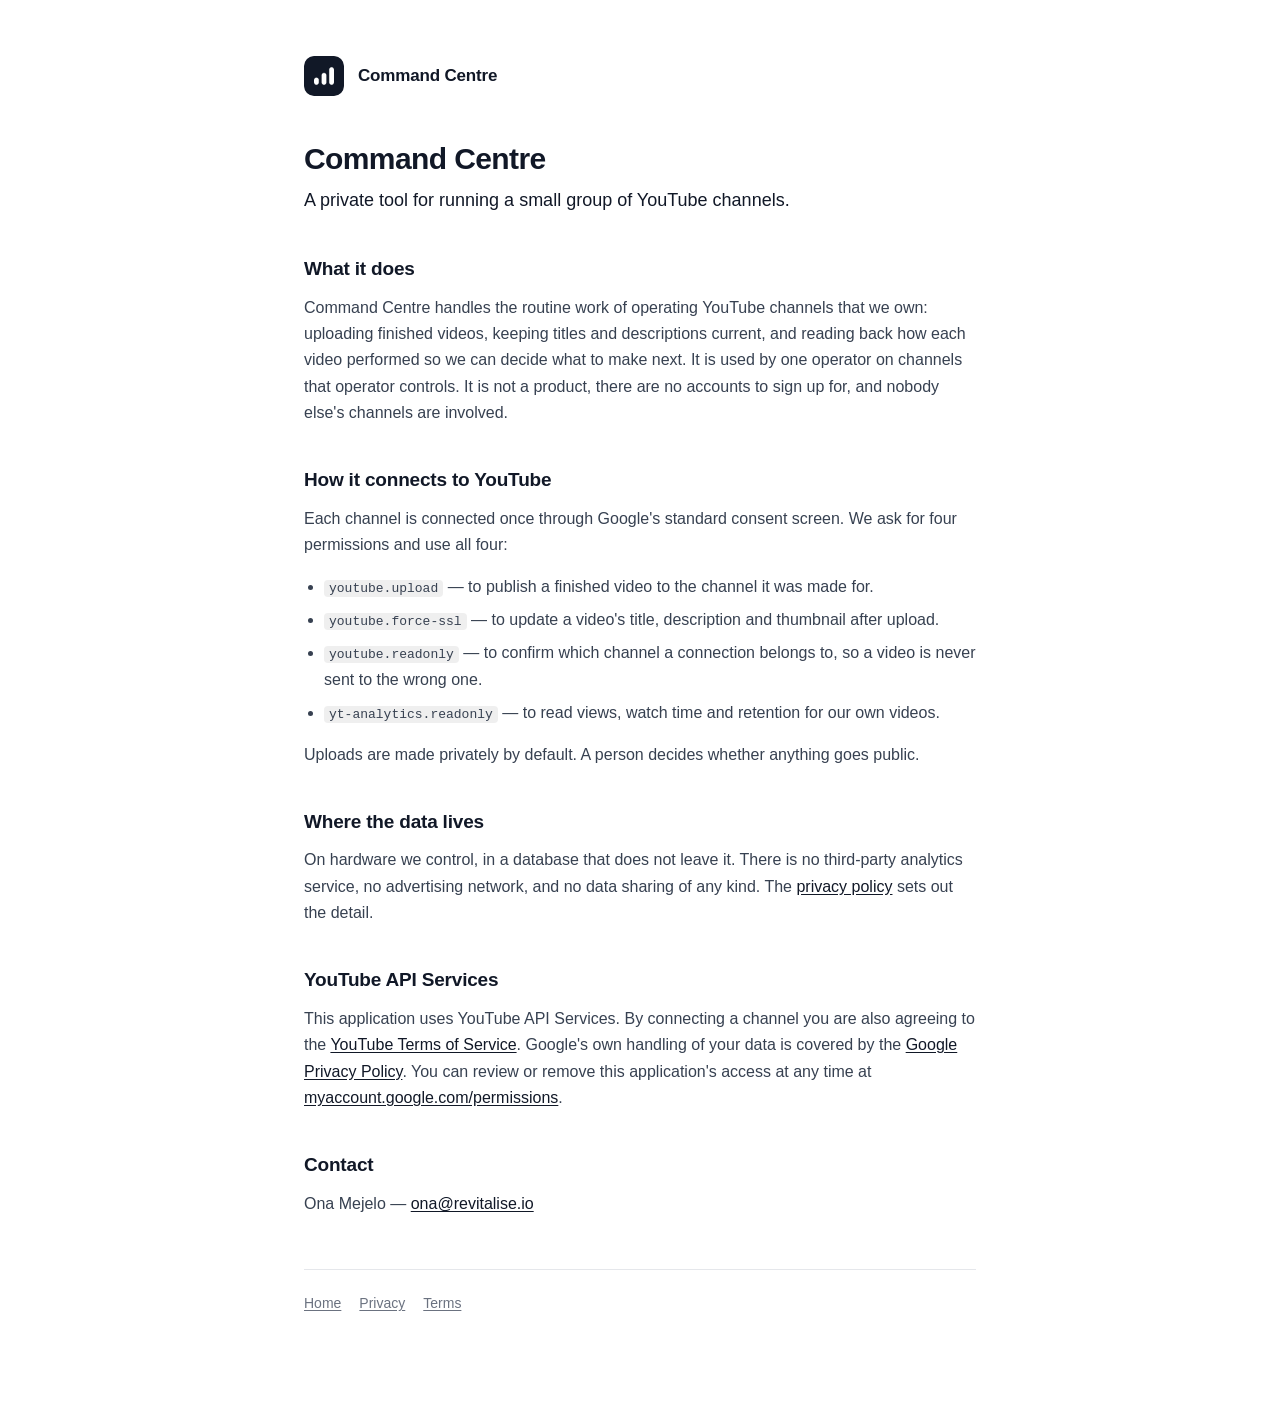
==== index.html @ 31b6918e "Command Centre — app home, privacy policy and terms for the Google OAuth consent screen" ====
<!doctype html><html lang="en"><head>
<meta charset="utf-8"><meta name="viewport" content="width=device-width,initial-scale=1">
<title>Command Centre</title>
<meta name="description" content="A private tool for running a small group of YouTube channels.">
<link rel="icon" href="logo.png"><link rel="stylesheet" href="style.css"></head><body>
<div class="wrap">
<header><img src="logo.png" alt=""><span class="name">Command Centre</span></header>

<h1>Command Centre</h1>
<p class="lede">A private tool for running a small group of YouTube channels.</p>

<h2>What it does</h2>
<p>Command Centre handles the routine work of operating YouTube channels that we own: uploading finished
videos, keeping titles and descriptions current, and reading back how each video performed so we can decide
what to make next. It is used by one operator on channels that operator controls. It is not a product, there
are no accounts to sign up for, and nobody else's channels are involved.</p>

<h2>How it connects to YouTube</h2>
<p>Each channel is connected once through Google's standard consent screen. We ask for four permissions and
use all four:</p>
<ul>
  <li><code>youtube.upload</code> — to publish a finished video to the channel it was made for.</li>
  <li><code>youtube.force-ssl</code> — to update a video's title, description and thumbnail after upload.</li>
  <li><code>youtube.readonly</code> — to confirm which channel a connection belongs to, so a video is never
      sent to the wrong one.</li>
  <li><code>yt-analytics.readonly</code> — to read views, watch time and retention for our own videos.</li>
</ul>
<p>Uploads are made privately by default. A person decides whether anything goes public.</p>

<h2>Where the data lives</h2>
<p>On hardware we control, in a database that does not leave it. There is no third-party analytics service, no
advertising network, and no data sharing of any kind. The <a href="privacy.html">privacy policy</a> sets out the
detail.</p>

<h2>YouTube API Services</h2>
<p>This application uses YouTube API Services. By connecting a channel you are also agreeing to the
<a href="https://www.youtube.com/t/terms">YouTube Terms of Service</a>. Google's own handling of your data is
covered by the <a href="https://policies.google.com/privacy">Google Privacy Policy</a>. You can review or
remove this application's access at any time at
<a href="https://myaccount.google.com/permissions">myaccount.google.com/permissions</a>.</p>

<h2>Contact</h2>
<p>Ona Mejelo — <a href="mailto:ona@revitalise.io">ona@revitalise.io</a></p>

<nav><a href="index.html">Home</a><a href="privacy.html">Privacy</a><a href="terms.html">Terms</a></nav>
</div></body></html>
---- style.css ----
:root{--ink:#111827;--body:#374151;--muted:#6b7280;--line:#e5e7eb;--bg:#ffffff;--accent:#111827}
@media (prefers-color-scheme:dark){:root{--ink:#f3f4f6;--body:#d1d5db;--muted:#9ca3af;--line:#374151;--bg:#0b0f17;--accent:#f3f4f6}}
*{box-sizing:border-box}
body{margin:0;background:var(--bg);color:var(--body);
  font:16px/1.65 -apple-system,BlinkMacSystemFont,"Segoe UI",Roboto,Helvetica,Arial,sans-serif;
  -webkit-font-smoothing:antialiased}
.wrap{max-width:720px;margin:0 auto;padding:56px 24px 96px}
header{display:flex;align-items:center;gap:14px;margin-bottom:44px}
header img{width:40px;height:40px;border-radius:10px;display:block}
header .name{font-weight:650;color:var(--ink);font-size:17px;letter-spacing:-.01em}
h1{color:var(--ink);font-size:30px;line-height:1.25;letter-spacing:-.02em;margin:0 0 8px}
h2{color:var(--ink);font-size:19px;letter-spacing:-.01em;margin:38px 0 10px}
.date{color:var(--muted);font-size:14px;margin:0 0 34px}
p{margin:0 0 15px}
ul{margin:0 0 15px;padding-left:20px}
li{margin:0 0 7px}
a{color:var(--ink);text-decoration:underline;text-underline-offset:2px}
code{font:13px/1.5 ui-monospace,SFMono-Regular,Menlo,monospace;background:rgba(127,127,127,.12);
  padding:1px 5px;border-radius:4px}
nav{margin-top:52px;padding-top:22px;border-top:1px solid var(--line);font-size:14px;color:var(--muted)}
nav a{margin-right:18px;color:var(--muted)}
.lede{font-size:18px;color:var(--ink)}
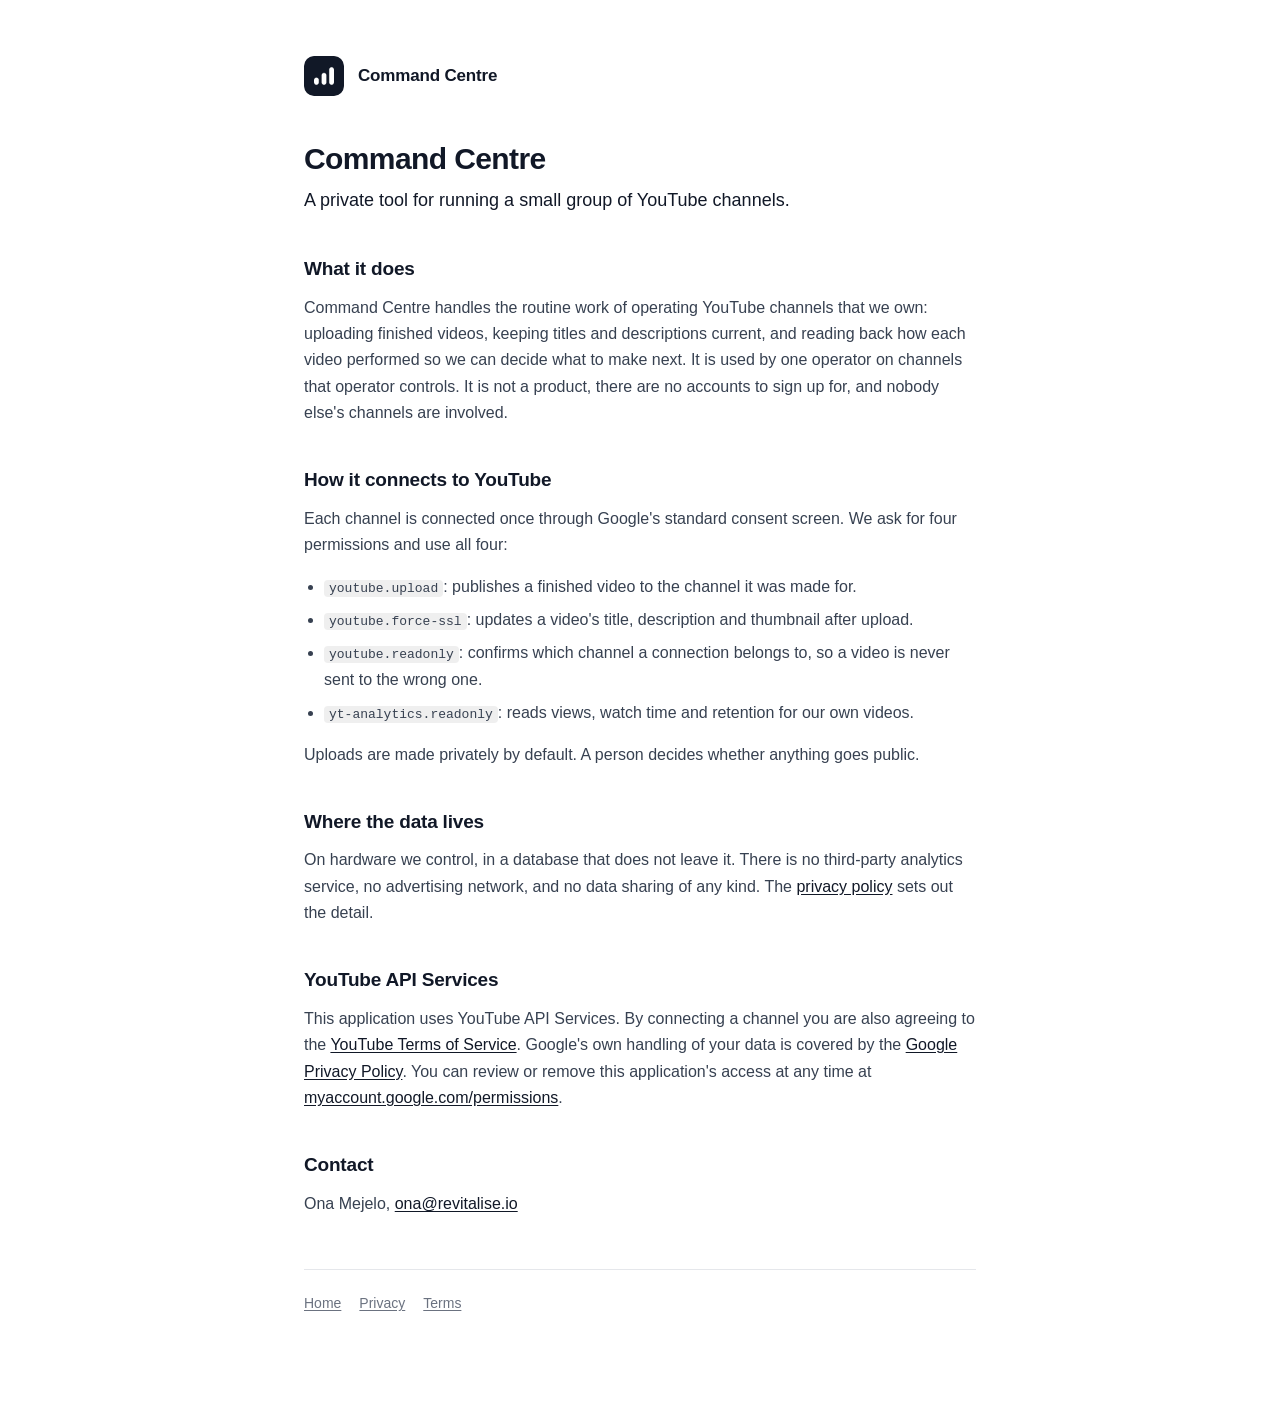
==== commit b8426bfa: "Plainer phrasing in the permissions list" ====
--- a/index.html
+++ b/index.html
@@ -19,11 +19,11 @@
 <p>Each channel is connected once through Google's standard consent screen. We ask for four permissions and
 use all four:</p>
 <ul>
-  <li><code>youtube.upload</code> — to publish a finished video to the channel it was made for.</li>
-  <li><code>youtube.force-ssl</code> — to update a video's title, description and thumbnail after upload.</li>
-  <li><code>youtube.readonly</code> — to confirm which channel a connection belongs to, so a video is never
-      sent to the wrong one.</li>
-  <li><code>yt-analytics.readonly</code> — to read views, watch time and retention for our own videos.</li>
+  <li><code>youtube.upload</code>: publishes a finished video to the channel it was made for.</li>
+  <li><code>youtube.force-ssl</code>: updates a video's title, description and thumbnail after upload.</li>
+  <li><code>youtube.readonly</code>: confirms which channel a connection belongs to, so a video is
+      never sent to the wrong one.</li>
+  <li><code>yt-analytics.readonly</code>: reads views, watch time and retention for our own videos.</li>
 </ul>
 <p>Uploads are made privately by default. A person decides whether anything goes public.</p>
 
@@ -40,7 +40,7 @@
 <a href="https://myaccount.google.com/permissions">myaccount.google.com/permissions</a>.</p>
 
 <h2>Contact</h2>
-<p>Ona Mejelo — <a href="mailto:ona@revitalise.io">ona@revitalise.io</a></p>
+<p>Ona Mejelo, <a href="mailto:ona@revitalise.io">ona@revitalise.io</a></p>
 
 <nav><a href="index.html">Home</a><a href="privacy.html">Privacy</a><a href="terms.html">Terms</a></nav>
 </div></body></html>
